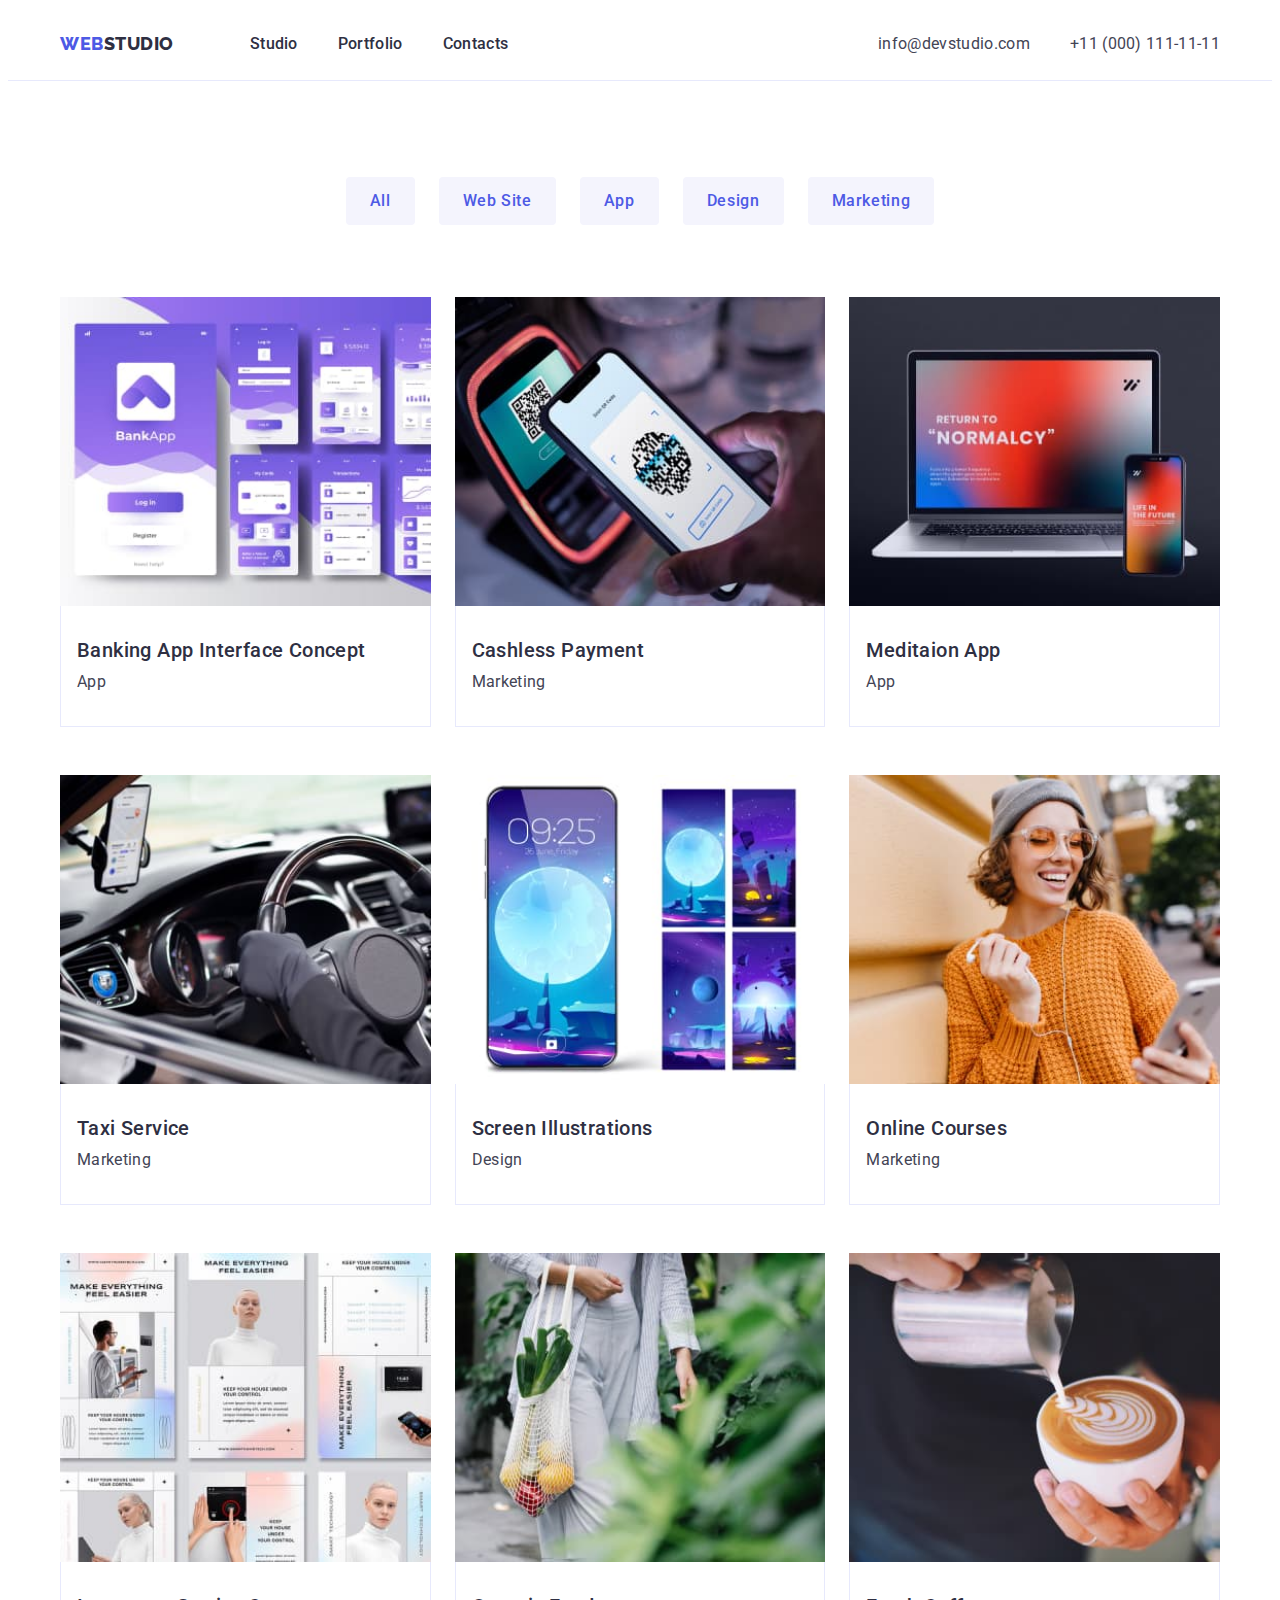
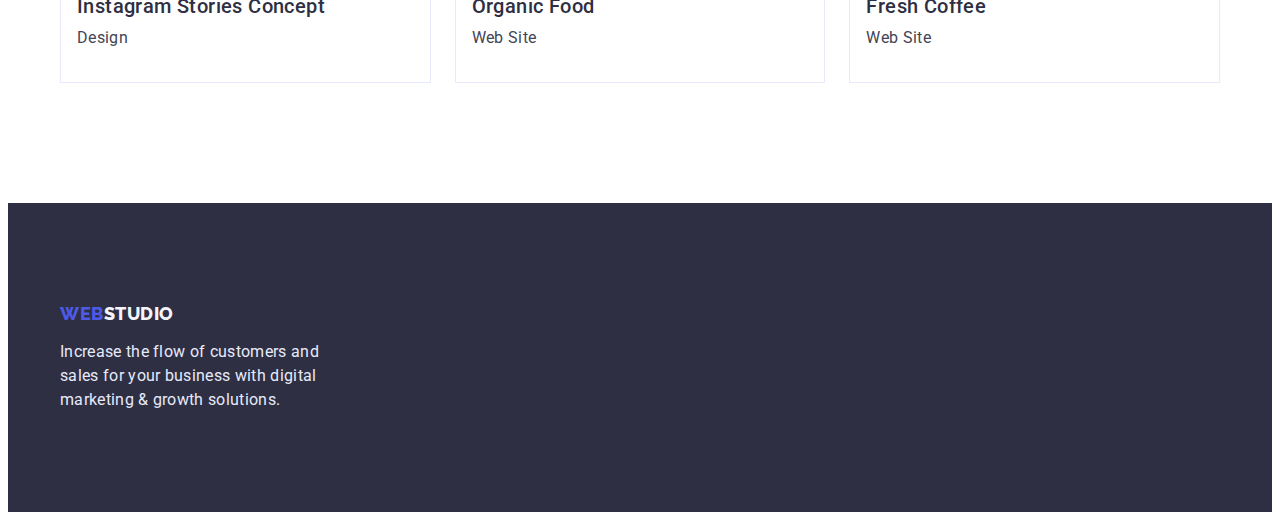
==== portfolio.html @ 5e485a25 "1" ====
<!DOCTYPE html>
<html lang="en">

<head>
    <meta charset="UTF-8">
    <meta http-equiv="X-UA-Compatible" content="IE=edge">
    <meta name="viewport" content="width=device-width, initial-scale=1.0">
    <title>WebStudio</title>
    <link rel="stylesheet" href="https://cdnjs.cloudflare.com/ajax/libs/modern-normalize/1.1.0/modern-normalize.min.css" integrity="sha512-wpPYUAdjBVSE4KJnH1VR1HeZfpl1ub8YT/NKx4PuQ5NmX2tKuGu6U/JRp5y+Y8XG2tV+wKQpNHVUX03MfMFn9Q==" crossorigin="anonymous" referrerpolicy="no-referrer"/>
    <link rel="preconnect" href="https://fonts.googleapis.com">
    <link rel="preconnect" href="https://fonts.gstatic.com" crossorigin>
    <link href="https://fonts.googleapis.com/css2?family=Raleway:wght@800&family=Roboto:wght@400;500;700&display=swap"
        rel="stylesheet">
        <link rel="stylesheet" href="./css/styles.css">
</head>
<body>
<header class="header">
    <div class="container header-container">
        <nav class="header-nav">
            <a href="./index.html" class="logo-link link">
                <span class="logo">Web</span>Studio</a>
            <ul class="list header-list">
                <li class="header-item"><a href="./index.html" class="header-link link">Studio</a></li>
                <li class="header-item"><a href="" class="header-link link">Portfolio</a></li>
                <li class="header-item"><a href="" class="header-link link">Contacts</a></li>
            </ul>
        </nav>
        <address>
            <ul class="list header-list">
                <li class="header-address"><a href="mailto:info@devstudio.com" class="header-address-link link">info@devstudio.com</a></li>
                <li class="header-address"><a href="tel:+110001111111" class="header-address-link link tel">+11 (000) 111-11-11</a></li>
            </ul>
        </address>
    </div>
</header>
<main>
    <!-- Hero filters -->
    <section class="filter-section">
        <div class="container">
            <h1 class="visually-hiden">hidden text</h1>
            <ul class="list filter-list">
                <li><button type="button" class="btn-item button">All</button></li>
                <li><button type="button" class="btn-item button">Web Site</button></li>
                <li><button type="button" class="btn-item button">App</button></li>
                <li><button type="button" class="btn-item button">Design</button></li>
                <li><button type="button" class="btn-item button">Marketing</button></li>
                   </ul>
                   <ul class="list-row"> 
                     <li class="cards-row">
                        <img class="no-gap-card" src="./images/Row1.jpg" alt="banking app" width="360">
                        <div class="cards-text">
                            <h2 class="subtitle subtitle-row">Banking App Interface Concept</h2>
                            <p class="text row-text">App</p>
                        </div>
                    </li>
                    <li class="cards-row">
                        <img  class="no-gap-card" src="./images/Row2.jpg" alt="payment function" width="360">
                        <div class="cards-text">
                            <h2 class="subtitle subtitle-row">Cashless Payment</h2>
                            <p class="text row-text">Marketing</p>
                        </div>
                    </li>
                    <li class="cards-row">
                        <img class="no-gap-card" src="./images/Row3.jpg" alt="meditaion on device" width="360">
                        <div class="cards-text">
                            <h2 class="subtitle subtitle-row">Meditaion App</h2>
                            <p class="text row-text">App</p>
                        </div>
                    </li>
                             <li class="cards-row">
                            <img class="no-gap-card" src="./images/second-row-1.jpg" alt="taxi service" width="360">
                            <div class="cards-text">
                                <h2 class="subtitle subtitle-row">Taxi Service</h2>
                                <p class="text row-text">Marketing</p>
                            </div>
                        </li>
                        <li class="cards-row">
                            <img class="no-gap-card" src="./images/second-row-2.jpg" alt="screenshot" width="360">
                            <div class="cards-text">
                                <h2 class="subtitle subtitle-row">Screen Illustrations</h2>
                                <p class="text row-text">Design</p>
                            </div>
                        </li>
                        <li class="cards-row">
                            <img class="no-gap-card" src="./images/second-row-3.jpg" alt="happy woman" width="360">
                            <div class="cards-text">
                                <h2 class="subtitle subtitle-row">Online Courses</h2>
                                <p class="text row-text">Marketing</p>
                            </div>
                        </li>
                        <li class="cards-row">
                            <img class="no-gap-card" src="./images/third-row-1.jpg" alt="instagram stories" width="360">
                            <div class="cards-text">
                                <h2 class="subtitle subtitle-row">Instagram Stories Concept</h2>
                                <p class="text row-text">Design</p>
                            </div>
                        </li>
                        <li class="cards-row">
                            <img class="no-gap-card" src="./images/third-row-2.jpg" alt="bag with fruits" width="360">
                            <div class="cards-text">
                                <h2 class="subtitle subtitle-row">Organic Food</h2>
                                <p class="text row-text">Web Site</p>
                            </div>
                        </li>
                        <li class="cards-row">
                            <img class="no-gap-card" src="./images/third-row-3.jpg" alt="cappuccino" width="360">
                            <div class="cards-text">
                                <h2 class="subtitle subtitle-row">Fresh Coffee</h2>
                                <p class="text row-text">Web Site</p>
                            </div>
                        </li>
                    </ul>
                </div>
        </div>
    </section>

</main>
<footer class="footer">
    <div class="container">
        <a href="./index.html" class="logo-link-footer link">
            <span class="logo">Web</span>Studio</a>
        <p class="footer-text">Increase the flow of customers and sales for your business with digital marketing &
            growth solutions.</p>
    </div>
</footer>
</body>
</html>
---- css/styles.css ----
h1, h2, h3, h4, p, ul {
    margin: 0;
    padding: 0%;
}

body {font-family: 'Roboto', sans-serif;
}

.container {
    width: 1160px;
    margin: 0 auto;
    padding-left: 16px;
    padding-right: 16px;
    
}
.header {
    border-bottom: 1px solid #E7E9FC;
    padding: 24px 0;
}
.header-nav {
    display: flex;
    margin-right: auto;
}
.header-list {
    display: flex;
    gap: 40px;
}
.header-link {
    font-weight: 500;
    font-size: 16px;
    line-height: 1.5;
    letter-spacing: 0.02em;
    color: #2E2F42;
    
}

.logo {
    font-family: 'Raleway';
    font-weight: 800;
    font-size: 18px;
    line-height: 1.17;
    display: flex;
    align-items: center;
    letter-spacing: 0.03em;
    text-transform: uppercase;
    color: #4D5AE5;}

.logo-link {
    font-family: 'Raleway';
    font-style: normal;
    font-weight: 800;
    font-size: 18px;
    line-height: 1.17;
    display: flex;
    align-items: center;
    letter-spacing: 0.03em;
    text-transform: uppercase;
    color: #2E2F42;
    margin-right: 76px;
    
}
.header-address-link {
    font-style: normal;    
    font-weight: 400;
    font-size: 16px;
    line-height: 1.5;
    letter-spacing: 0.02em;
    color: #434455;
}

.link {
    text-decoration: none;
}
.list {
    list-style: none;
 }

.header-link:hover, .header-link:focus {
    color: #404BBF;
}
.mail:focus, .mail:hover {
    color: #404BBF;
}

.header-container {
    display: flex;
    align-items: center;
}

.hero {
    background-color: #2E2F42;
    display: flex;
    align-items: center;
    padding: 188px 0px;
}  

.hero-title {
    width: 496px;
    font-weight: 700;
    font-size: 56px;
    line-height: 1.07;
    text-align: center;
    letter-spacing: 0.02em;
    color: #FFFFFF;
    margin: auto;
}

.hero-button {
    padding: 16px, 32px;
    font-family: 'Roboto';
    font-style: normal;
    font-weight: 500;
    font-size: 16px;
    line-height: 1.5;
    letter-spacing: 0.04em;
    color: #FFFFFF;
    background: #4D5AE5;
    border-radius: 4px;
    padding: 16px 32px;
    display: block;
    margin: 48px auto 0;
    border: none;
}

.hero-button:hover {
    background: #404BBF;
}
.about {
    padding: 120px 0 60px 0;
}
.list-about {
    display: flex;
    gap: 24px;
    list-style: none;
}
.about-item {
   flex-basis: calc((100% - 24px) / 4); 
   
}
.about-text {
    margin-top: 8px;
}

.subtitle {
    font-weight: 500;
    font-size: 20px;
    line-height: 1.2;
    letter-spacing: 0.02em;
    color: #2E2F42;
}

.text {
    font-weight: 400;
    font-size: 16px;
    line-height: 1.5;
    letter-spacing: 0.02em;
    color: #434455;
}
.title {
    font-weight: 700;
    font-size: 36px;
    line-height: 1.11;
    text-align: center;
    letter-spacing: 0.02em;
    color: #2E2F42; 
}
.work {
    padding: 60px 0 120px 0;
}

.work-list {
    margin-top: 72px;
    display: flex;
    gap: 24px;

}

.no-gap {
    display: block;
}
.team {
    background: #F4F4FD;
    padding-top: 120px;
    padding-bottom: 120px;
}
.team-list {
    margin-top: 72px;
    display: flex;
    gap: 24px;
    
}
.subtitle-team {
    text-align: center;
}
.text-team {
    margin-top: 8px;
    text-align: center;
}
.cards-team {
 margin-right: 0;
 background-color:#FFFFFF;
 border-radius: 0px 0px 4px 4px; 
 box-shadow: 0px 1px 6px rgba(46, 47, 66, 0.08), 0px 1px 1px rgba(46, 47, 66, 0.16), 0px 2px 1px rgba(46, 47, 66, 0.08);
}
.cards-team-info {
    padding: 32px 0 32px 0;
}

.footer {
    background: #2E2F42;
    padding: 100px 0;
}
.logo-link-footer {
    font-family: 'Raleway';
    font-style: normal;
    font-weight: 800;
    font-size: 18px;
    line-height: 1.17;
    display: flex;
    align-items: center;
    letter-spacing: 0.03em;
    text-transform: uppercase;
    color: #F4F4FD;
}

.footer-text {
    font-weight: 400;
    font-size: 16px;
    line-height: 1.5;
    letter-spacing: 0.02em;
    color: #E7E9FC;
    margin-top: 16px;
    max-width: 264px;
}



/* Portfolio */
.filter-section {
    padding: 96px 0 120px 0;
}
.filter-list {
    gap: 24px;
    display: flex;
    justify-content: center;
    
}
.item-app .container {
    margin-bottom: 38px;
    
}
.item-app-next .container {
    margin-bottom: 48px;
}
.list-row {
    margin-top: 72px;
    display: flex;
    column-gap: 24px;
    row-gap: 48px;
    flex-wrap: wrap;
    list-style: none;
    
}
.cards-row {
    width: calc((100% - 48px) / 3);
    box-sizing: border-box;
    background-color: #FFFFFF;
    row-gap: 48px;

}
.no-gap-card {
    display: block;
    width: 100%;
    height: auto;
    flex-wrap: wrap;
    
}
.btn-item {
    font-family: 'Roboto';
    font-style: normal;
    font-weight: 500;
    font-size: 16px;
    line-height: 1.5;
    text-align: center;
    letter-spacing: 0.04em;
    color: #4D5AE5;
    background: #F4F4FD;
    border-radius: 4px;
    padding: 12px 24px;
    border: none;
   
}
.btn-item:hover, .btn-item:focus {
    color: #FFFFFF;
    background: #404BBF;
}

.button {
    cursor: pointer;
}
.visually-hiden {
display: none;
}
.row-text {
    margin-top: 8px;
}

.cards-text {
    border: 1px solid #E7E9FC;
    border-top: none;
    padding-bottom: 32px;
    padding-left: 16px;
    padding-top: 32px;
        
}
.footer-portfolio {
    margin-top: 120px;
}
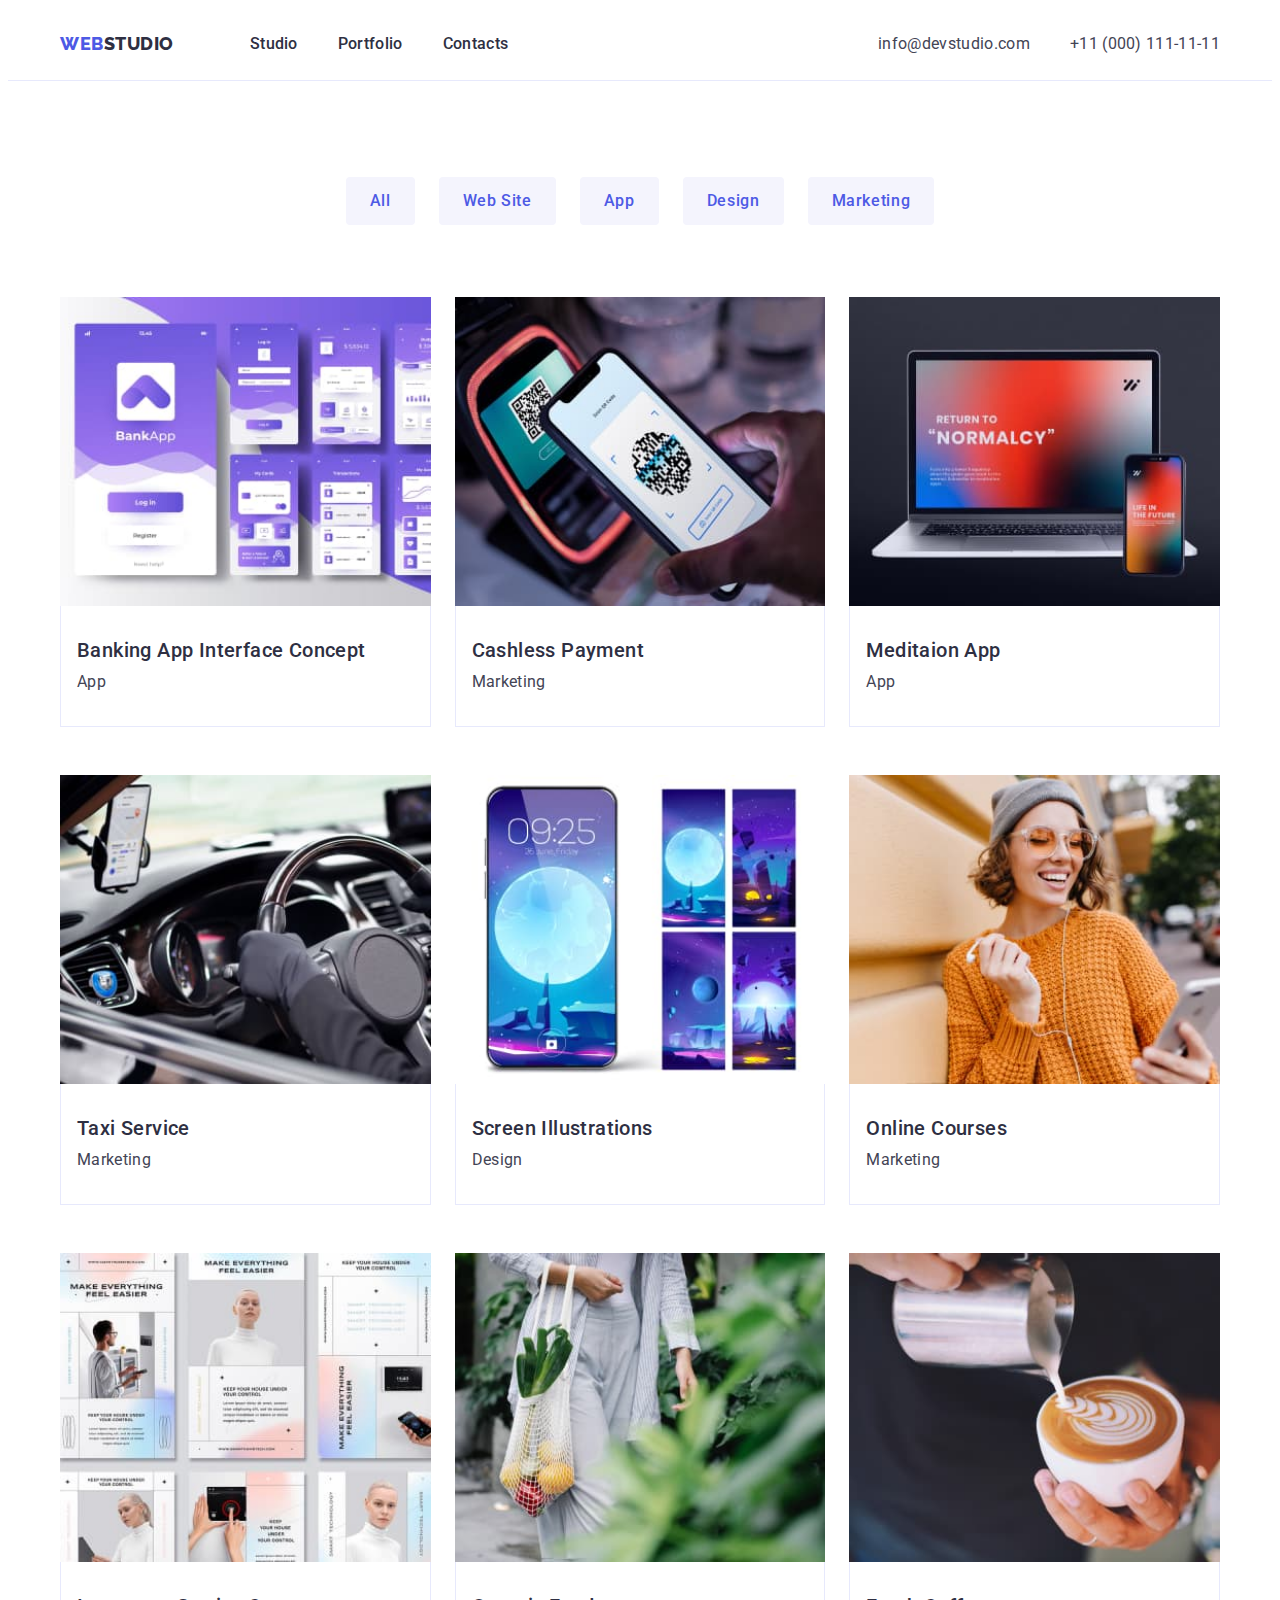
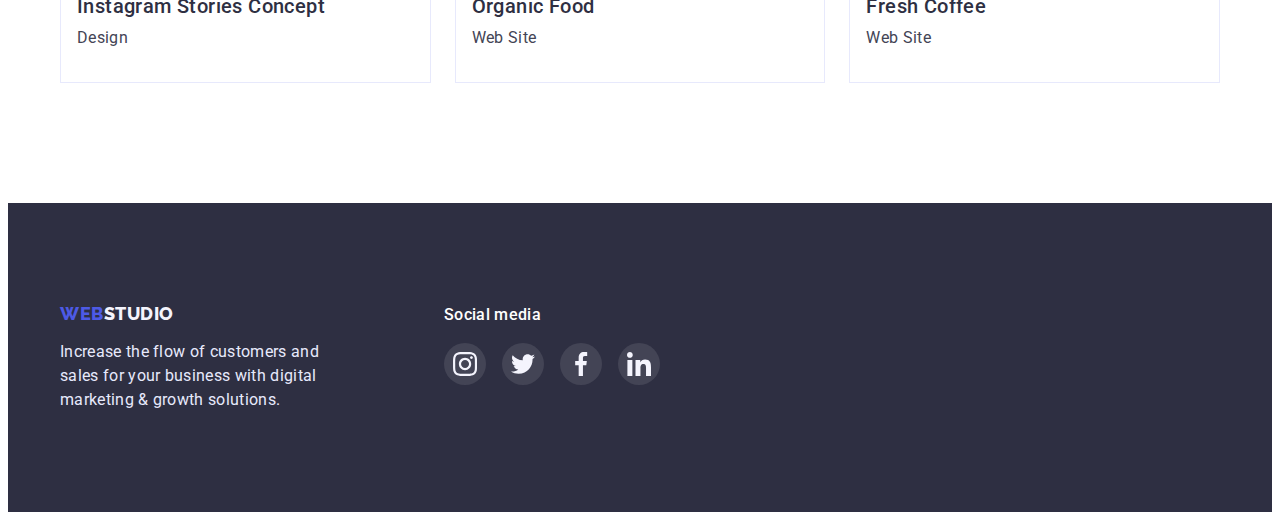
==== commit 2e262a10: "hw-4  refresh" ====
--- a/portfolio.html
+++ b/portfolio.html
@@ -116,11 +116,46 @@
 
 </main>
 <footer class="footer">
-    <div class="container">
-        <a href="./index.html" class="logo-link-footer link">
-            <span class="logo">Web</span>Studio</a>
-        <p class="footer-text">Increase the flow of customers and sales for your business with digital marketing &
-            growth solutions.</p>
+    <div class=" container footer-container">
+        <div class="footer-info">
+            <a href="./index.html" class="logo-link-footer link">
+                <span class="logo">Web</span>Studio</a>
+            <p class="footer-text">Increase the flow of customers and sales for your business with digital marketing &
+                growth solutions.</p>
+        </div>
+        <div class="footer-social">
+            <p class="footer-text-social">Social media</p>
+            <ul class="footer-social-item">
+                <li class="footer-social-list list">
+                    <a href="" class="footer-social-link link">
+                        <svg class="footer-icons" width="24" height="24">
+                            <use href="./images/sprite.svg.svg#icon-instagram"></use>
+                        </svg>
+                    </a>
+                </li>
+                <li class="footer-social-list list">
+                    <a href="" class="footer-social-link link">
+                        <svg class="footer-icons" width="24" height="24">
+                            <use href="./images/sprite.svg.svg#icon-twitter"></use>
+                        </svg>
+                    </a>
+                </li>
+                <li class="footer-social-list list">
+                    <a href="" class="footer-social-link link">
+                        <svg class="footer-icons" width="24" height="24">
+                            <use href="./images/sprite.svg.svg#icon-facebook"></use>
+                        </svg>
+                    </a>
+                </li>
+                <li class="footer-social-list list">
+                    <a href="" class="footer-social-link link">
+                        <svg class="footer-icons" width="24" height="24">
+                            <use href="./images/sprite.svg.svg#icon-linkedin"></use>
+                        </svg>
+                    </a>
+                </li>
+            </ul>
+        </div>
     </div>
 </footer>
 </body>
--- a/css/styles.css
+++ b/css/styles.css
@@ -89,10 +89,13 @@
 }
 
 .hero {
+    padding: 188px 0px; 
+    background-image: linear-gradient(rgba(46, 47, 66, 0.7), rgba(46, 47, 66, 0.7)), url(../images/hero/background-hero-main-img.jpg);
+    background-size: cover;
+    background-repeat: no-repeat;
+    max-width: 1440px;
     background-color: #2E2F42;
-    display: flex;
-    align-items: center;
-    padding: 188px 0px;
+    margin: auto;
 }  
 
 .hero-title {
@@ -165,6 +168,17 @@
     letter-spacing: 0.02em;
     color: #2E2F42; 
 }
+.benefit-icons {
+    background-color: #F4F4FD;
+    border-radius: 4px;
+    padding: 24px 100px;
+    display: flex;
+        justify-content: center;
+        align-items: center;
+}
+.subtitle-about {
+    margin-top: 8px;
+}
 .work {
     padding: 60px 0 120px 0;
 }
@@ -188,7 +202,6 @@
     margin-top: 72px;
     display: flex;
     gap: 24px;
-    
 }
 .subtitle-team {
     text-align: center;
@@ -198,6 +211,7 @@
     text-align: center;
 }
 .cards-team {
+  
  margin-right: 0;
  background-color:#FFFFFF;
  border-radius: 0px 0px 4px 4px; 
@@ -206,10 +220,69 @@
 .cards-team-info {
     padding: 32px 0 32px 0;
 }
+.social-link-list {
+    display: flex;
+    justify-content: center;
+    align-items: center;
+    width: 40px;
+    height: 40px;
+    border-radius: 50%;
+    background-color: #4D5AE5;
+}
+.social-link-list:hover, .social-link-list:focus {
+    background-color: #404BBF;;
+}
+.social-item {
+    display: flex;
+    justify-content: space-evenly;
+    margin-top: 8px;
+}
+.customer {
+    padding: 130px 0 120px 0;
+}
+.custom-item {
+    margin-top: 72px;
+    display: flex;
+    gap: 24px;
+}
+.customer-list {
+    display: flex;
+    justify-content: center;
+    align-items: center;
+    width: 168px;
+    height: 88px;
+    border: 1px solid #8E8F99;
+    border-radius: 4px; 
+}
+
+.customer-link {
+display: flex;
+justify-content: center;
+align-items: center;
+width: 100%;
+height: 100%;
+fill: #8E8F99;
+}
+
+.customer-list:hover, .customer-list:focus {
+    border: 1px solid #404BBF;
+}
+.customer-link:hover, .customer-link:focus {
+   fill: #404BBF; 
+ }  
 
 .footer {
     background: #2E2F42;
     padding: 100px 0;
+}
+.footer-container {
+    display: flex;
+    gap: 120px;
+}
+.footer-info {
+max-width: 264px;
+
+
 }
 .logo-link-footer {
     font-family: 'Raleway';
@@ -231,7 +304,41 @@
     letter-spacing: 0.02em;
     color: #E7E9FC;
     margin-top: 16px;
-    max-width: 264px;
+    
+    
+}
+.footer-social-link {
+display: flex;
+justify-content: center;
+align-items: center;
+width: 100%;
+height: 100%;
+}
+.footer-text-social {
+    font-weight: 500;
+    font-size: 16px;
+    line-height: 1.5;
+    letter-spacing: 0.02em;
+    color: #FFFFFF;
+}
+.footer-social-list {
+    display: flex;
+    justify-content: center;
+    align-items: center;
+    width: 40px;
+    height: 40px;
+    border: 1px solid transparent;
+    border-radius: 50%;
+    background-color: rgba(255, 255, 255, 0.1);
+    
+}
+.footer-social-list:focus, .footer-social-list:hover {
+    background-color: #31D0AA;
+}
+.footer-social-item {
+    display: flex;
+    margin-top: 16px;
+    gap: 16px;  
 }
 
 
@@ -294,6 +401,7 @@
 .btn-item:hover, .btn-item:focus {
     color: #FFFFFF;
     background: #404BBF;
+    box-shadow: 0px 3px 1px rgba(0, 0, 0, 0.1), 0px 2px 1px rgba(0, 0, 0, 0.08), 0px 2px 2px rgba(0, 0, 0, 0.12);
 }
 
 .button {
@@ -314,6 +422,9 @@
     padding-top: 32px;
         
 }
+.cards-row:hover, .cards-row:focus {
+    box-shadow: 0px 1px 6px rgba(46, 47, 66, 0.08), 0px 1px 1px rgba(46, 47, 66, 0.16), 0px 2px 1px rgba(46, 47, 66, 0.08);
+}
 .footer-portfolio {
     margin-top: 120px;
 }